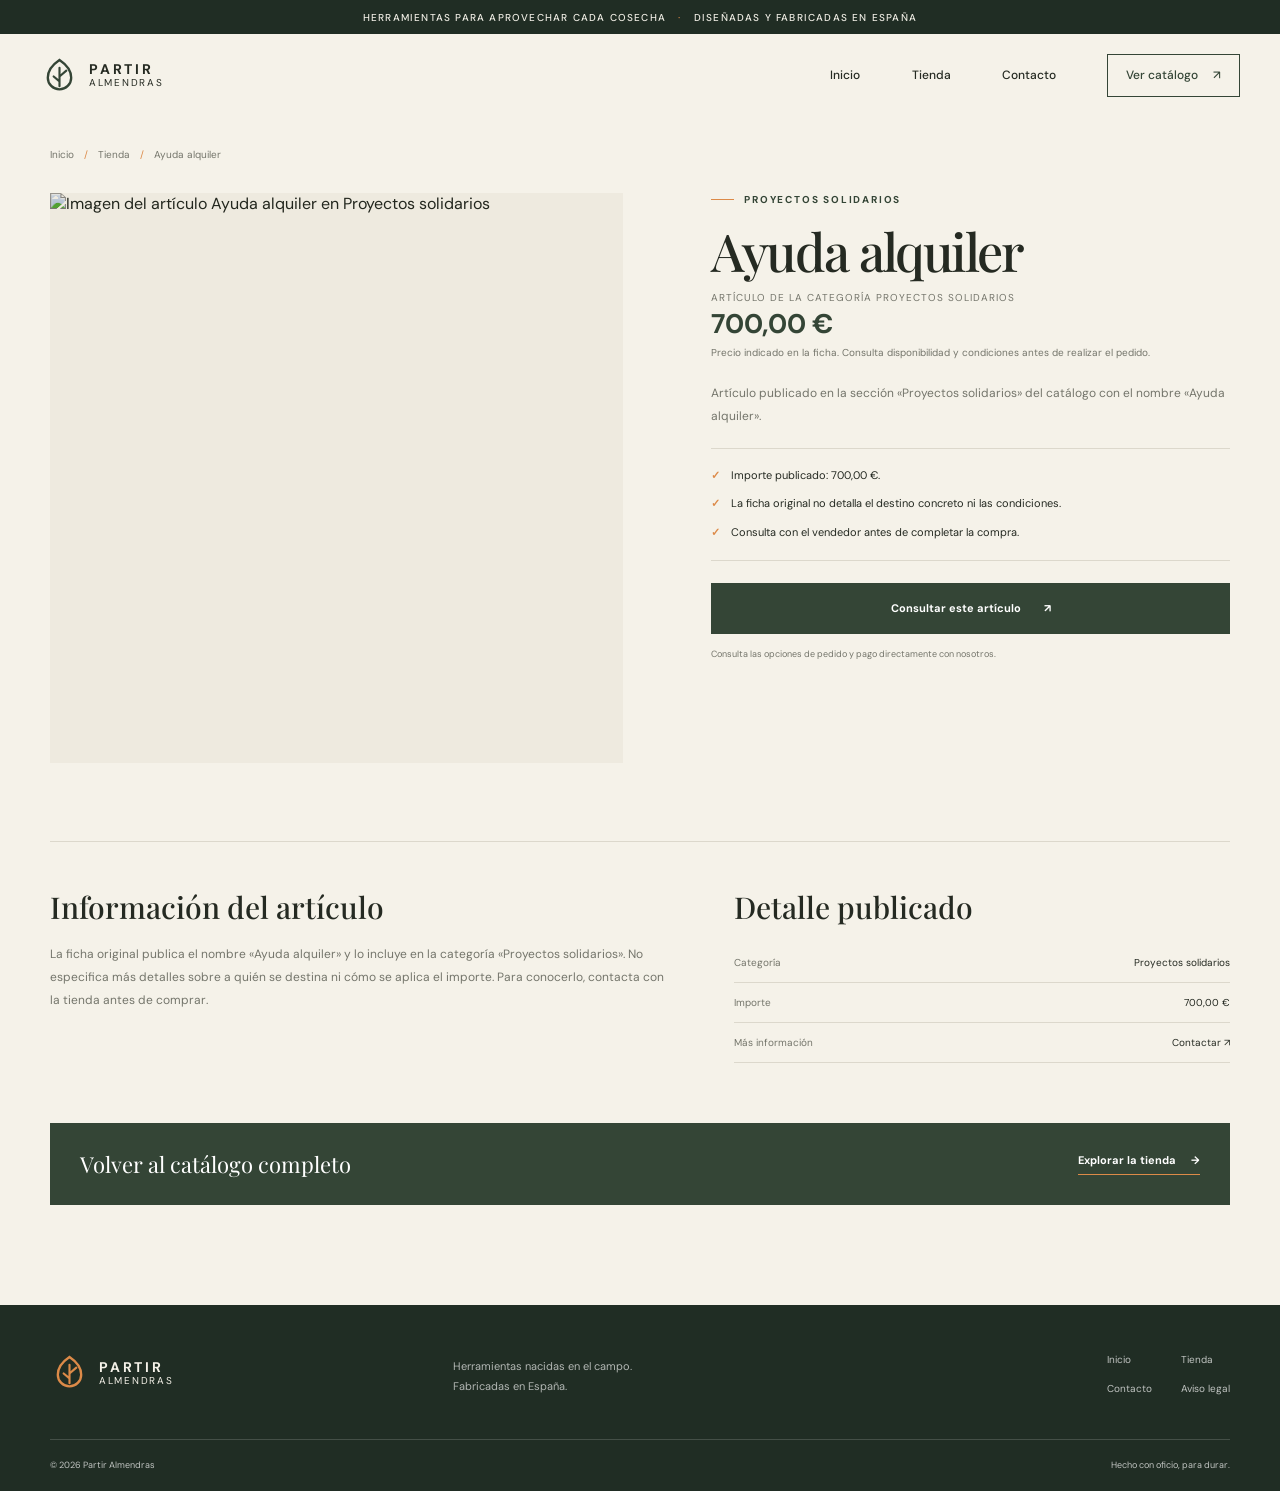
==== ayuda-alquiler.html @ 75d98afb "Add files via upload" ====
<!doctype html>
<html lang="es">
<head>
  <meta charset="utf-8">
  <meta name="viewport" content="width=device-width, initial-scale=1">
  <meta name="theme-color" content="#f5f2e9">
  <meta name="description" content="Artículo Ayuda alquiler de la categoría Proyectos solidarios. Consulta el importe y la información disponible antes de realizar un pedido.">
  <title>Ayuda alquiler | Proyectos solidarios</title>
  <link rel="preconnect" href="https://www.maquinapartiralmendras.com">
  <link rel="stylesheet" href="styles.css">
</head>
<body>
  <a class="skip-link" href="#contenido">Saltar al contenido</a>
  <div class="announcement"><p>Herramientas para aprovechar cada cosecha <span aria-hidden="true">·</span> Diseñadas y fabricadas en España</p></div>
  <header class="site-header"><div class="header-inner">
    <a class="brand" href="index.html" aria-label="Partir Almendras, inicio"><span class="brand-mark" aria-hidden="true"><svg viewBox="0 0 40 40" fill="none"><path d="M20 4C12.3 9.1 8 15.4 8 22.2a12 12 0 0 0 24 0C32 15.4 27.7 9.1 20 4Z" stroke="currentColor" stroke-width="2.4"/><path d="M20 12v19m0-10 7-6m-7 11-6-5" stroke="currentColor" stroke-width="2.2" stroke-linecap="round"/></svg></span><span class="brand-copy"><strong>PARTIR</strong><span>ALMENDRAS</span></span></a>
    <button class="menu-toggle" type="button" aria-expanded="false" aria-controls="main-nav" aria-label="Abrir menú"><span></span><span></span></button>
    <nav class="main-nav" id="main-nav" aria-label="Navegación principal"><a href="index.html">Inicio</a><a href="tienda.html" aria-current="page">Tienda</a><a href="https://www.maquinapartiralmendras.com/contacto/">Contacto</a><a class="nav-cta" href="tienda.html">Ver catálogo <span aria-hidden="true">↗</span></a></nav>
  </div></header>
  <main class="product-main page-width" id="contenido">
    <nav class="breadcrumbs" aria-label="Migas de pan"><a href="index.html">Inicio</a><span aria-hidden="true">/</span><a href="tienda.html">Tienda</a><span aria-hidden="true">/</span><span aria-current="page">Ayuda alquiler</span></nav>
    <div class="product-layout">
      <div class="product-gallery"><div class="product-image-wrap"><img src="https://www.maquinapartiralmendras.com/wp-content/uploads/2024/12/ayuda-alquiler.png" alt="Imagen del artículo Ayuda alquiler en Proyectos solidarios"></div></div>
      <section class="product-copy" aria-labelledby="product-title">
        <p class="eyebrow"><span></span> Proyectos solidarios</p>
        <h1 id="product-title">Ayuda alquiler</h1>
        <span class="product-model">Artículo de la categoría Proyectos solidarios</span>
        <p class="product-price">700,00 €</p>
        <p class="product-price-note">Precio indicado en la ficha. Consulta disponibilidad y condiciones antes de realizar el pedido.</p>
        <p class="product-summary">Artículo publicado en la sección «Proyectos solidarios» del catálogo con el nombre «Ayuda alquiler».</p>
        <ul class="product-benefits"><li>Importe publicado: 700,00 €.</li><li>La ficha original no detalla el destino concreto ni las condiciones.</li><li>Consulta con el vendedor antes de completar la compra.</li></ul>
        <div class="product-buy-row"><a class="button button-dark" href="https://www.maquinapartiralmendras.com/contacto/">Consultar este artículo <span aria-hidden="true">↗</span></a></div>
        <p class="product-buy-note">Consulta las opciones de pedido y pago directamente con nosotros.</p>
      </section>
    </div>
    <div class="product-detail-sections">
      <section><h2>Información del artículo</h2><p>La ficha original publica el nombre «Ayuda alquiler» y lo incluye en la categoría «Proyectos solidarios». No especifica más detalles sobre a quién se destina ni cómo se aplica el importe. Para conocerlo, contacta con la tienda antes de comprar.</p></section>
      <section><h2>Detalle publicado</h2><dl class="product-spec-list"><div><dt>Categoría</dt><dd>Proyectos solidarios</dd></div><div><dt>Importe</dt><dd>700,00 €</dd></div><div><dt>Más información</dt><dd><a href="https://www.maquinapartiralmendras.com/contacto/">Contactar ↗</a></dd></div></dl></section>
    </div>
    <aside class="product-cross-sell"><p>Volver al catálogo completo</p><a class="underlined-link" href="tienda.html">Explorar la tienda <span aria-hidden="true">→</span></a></aside>
  </main>
  <footer class="site-footer"><div class="page-width footer-main"><a class="brand brand-footer" href="index.html" aria-label="Partir Almendras, inicio"><span class="brand-mark" aria-hidden="true"><svg viewBox="0 0 40 40" fill="none"><path d="M20 4C12.3 9.1 8 15.4 8 22.2a12 12 0 0 0 24 0C32 15.4 27.7 9.1 20 4Z" stroke="currentColor" stroke-width="2.4"/><path d="M20 12v19m0-10 7-6m-7 11-6-5" stroke="currentColor" stroke-width="2.2" stroke-linecap="round"/></svg></span><span class="brand-copy"><strong>PARTIR</strong><span>ALMENDRAS</span></span></a><p>Herramientas nacidas en el campo.<br>Fabricadas en España.</p><div class="footer-links"><a href="index.html">Inicio</a><a href="tienda.html">Tienda</a><a href="https://www.maquinapartiralmendras.com/contacto/">Contacto</a><a href="https://www.maquinapartiralmendras.com/aviso-legal/">Aviso legal</a></div></div><div class="page-width footer-bottom"><span>© <span id="year">2026</span> Partir Almendras</span><span>Hecho con oficio, para durar.</span></div></footer>
  <script src="script.js"></script>
</body>
</html>
---- styles.css ----
@import url("https://fonts.googleapis.com/css2?family=DM+Sans:wght@400;500;600;700&family=Playfair+Display:ital,wght@0,500;0,600;0,700;1,500;1,600&display=swap");

:root {
  color-scheme: light;
  --paper: #f5f2e9;
  --paper-deep: #ebe7dc;
  --ink: #252a22;
  --muted: #74756b;
  --green: #344536;
  --green-dark: #202d24;
  --orange: #dc8a48;
  --line: #dcd8cc;
  --serif: "Playfair Display", Georgia, serif;
  --sans: "DM Sans", "Segoe UI", sans-serif;
}

* {
  box-sizing: border-box;
}

html {
  scroll-behavior: smooth;
  scroll-padding-top: 88px;
}

body {
  margin: 0;
  background: var(--paper);
  color: var(--ink);
  font-family: var(--sans);
  -webkit-font-smoothing: antialiased;
}

body,
button,
a {
  font-family: var(--sans);
}

a {
  color: inherit;
  text-decoration: none;
}

button {
  color: inherit;
}

a:focus-visible,
button:focus-visible {
  outline: 2px solid var(--orange);
  outline-offset: 5px;
}

.page-width {
  width: min(1180px, calc(100% - 80px));
  margin-inline: auto;
}

.skip-link {
  position: fixed;
  z-index: 20;
  top: 12px;
  left: 12px;
  padding: 12px 16px;
  transform: translateY(-160%);
  background: var(--paper);
  color: var(--ink);
}

.skip-link:focus {
  transform: translateY(0);
}

.announcement {
  display: flex;
  min-height: 34px;
  align-items: center;
  justify-content: center;
  padding: 6px 20px;
  background: var(--green-dark);
  color: #eeece3;
  text-align: center;
}

.announcement p {
  margin: 0;
  font-size: 10px;
  font-weight: 500;
  letter-spacing: .12em;
  text-transform: uppercase;
}

.announcement span {
  padding-inline: 8px;
  color: var(--orange);
}

.site-header {
  position: relative;
  z-index: 10;
  background: var(--paper);
}

.header-inner {
  display: flex;
  width: min(1320px, calc(100% - 80px));
  min-height: 82px;
  align-items: center;
  justify-content: space-between;
  margin-inline: auto;
}

.brand {
  display: inline-flex;
  align-items: center;
  gap: 10px;
  flex: 0 0 auto;
}

.brand-mark {
  display: grid;
  width: 39px;
  height: 39px;
  place-items: center;
  color: var(--green);
}

.brand-mark svg {
  width: 100%;
  height: 100%;
}

.brand-copy {
  display: flex;
  flex-direction: column;
  gap: 2px;
  font-size: 10px;
  letter-spacing: .17em;
  line-height: 1;
}

.brand-copy strong {
  font-size: 14px;
  letter-spacing: .2em;
}

.main-nav {
  display: flex;
  align-items: center;
  gap: clamp(24px, 4vw, 54px);
}

.main-nav a {
  font-size: 12px;
  font-weight: 500;
  transition: color .2s ease;
}

.main-nav a:hover,
.footer-links a:hover {
  color: var(--orange);
}

.main-nav .nav-cta {
  display: inline-flex;
  min-height: 43px;
  align-items: center;
  gap: 15px;
  padding: 0 18px;
  border: 1px solid var(--green);
  color: var(--green);
}

.main-nav .nav-cta:hover {
  background: var(--green);
  color: var(--paper);
}

.menu-toggle {
  display: none;
}

.hero {
  position: relative;
  display: flex;
  min-height: min(690px, 72vw);
  min-height: clamp(560px, 56vw, 690px);
  align-items: center;
  overflow: hidden;
  background: #30372f;
  color: #fff;
}

.hero-photo,
.hero-shade {
  position: absolute;
  inset: 0;
}

.hero-photo {
  background-image: url("https://www.maquinapartiralmendras.com/wp-content/uploads/2020/09/maquina-pelar-almendras-ele.png");
  background-position: center 48%;
  background-size: cover;
  transform: scale(1.01);
}

.hero-shade {
  background: linear-gradient(90deg, rgba(25, 32, 26, .91) 0%, rgba(25, 32, 26, .77) 35%, rgba(25, 32, 26, .24) 76%, rgba(25, 32, 26, .12) 100%), linear-gradient(0deg, rgba(20, 28, 22, .3), transparent 45%);
}

.hero-inner {
  position: relative;
  z-index: 1;
  padding-top: 9px;
}

.eyebrow {
  display: flex;
  align-items: center;
  gap: 10px;
  margin: 0 0 22px;
  color: var(--green);
  font-size: 10px;
  font-weight: 700;
  letter-spacing: .18em;
  text-transform: uppercase;
}

.eyebrow > span {
  width: 23px;
  height: 1px;
  background: var(--orange);
}

.eyebrow-light {
  color: #ecebe2;
}

.hero h1,
.intro h2,
.section-heading h2,
.nutshell h2,
.story h2,
.more-products h2,
.final-cta h2 {
  margin: 0;
  font-family: var(--serif);
  font-size: clamp(43px, 5.4vw, 70px);
  font-weight: 500;
  letter-spacing: -.035em;
  line-height: 1.04;
}

.hero h1 em,
.intro h2 em,
.section-heading h2 em,
.nutshell h2 em,
.story h2 em,
.more-products h2 em {
  color: #e4a066;
  font-weight: 500;
}

.hero-description {
  max-width: 390px;
  margin: 23px 0 29px;
  color: rgba(255, 255, 255, .82);
  font-size: 14px;
  line-height: 1.8;
}

.hero-actions {
  display: flex;
  align-items: center;
  gap: 27px;
}

.button {
  display: inline-flex;
  min-height: 51px;
  align-items: center;
  justify-content: center;
  gap: 23px;
  padding: 0 21px;
  font-size: 11px;
  font-weight: 700;
  transition: background .2s ease, color .2s ease, border-color .2s ease;
}

.button-accent {
  background: var(--orange);
  color: #211f1a;
}

.button-accent:hover {
  background: #eca96f;
}

.text-link {
  font-size: 11px;
  font-weight: 600;
}

.text-link-light {
  color: #fff;
}

.text-link span {
  padding-left: 7px;
  color: var(--orange);
}

.hero-note {
  position: absolute;
  right: max(40px, calc((100vw - 1180px) / 2));
  bottom: 45px;
  display: flex;
  align-items: center;
  gap: 13px;
  color: rgba(255, 255, 255, .86);
  font-size: 10px;
  line-height: 1.6;
}

.note-line {
  width: 31px;
  height: 1px;
  background: var(--orange);
}

.hero-index {
  position: absolute;
  bottom: 30px;
  left: max(40px, calc((100vw - 1180px) / 2));
  display: flex;
  align-items: center;
  gap: 9px;
  color: rgba(255, 255, 255, .7);
  font-size: 9px;
  letter-spacing: .12em;
}

.hero-index span {
  width: 46px;
  height: 1px;
  background: rgba(255, 255, 255, .4);
}

.section-pad {
  padding-block: 112px;
}

.intro {
  background: var(--paper);
}

.intro-grid {
  display: grid;
  grid-template-columns: 1.2fr .8fr;
  align-items: end;
  gap: 12%;
}

.intro .eyebrow,
.section-heading .eyebrow,
.story .eyebrow,
.final-cta .eyebrow {
  margin-bottom: 23px;
}

.intro h2,
.section-heading h2,
.story h2 {
  font-size: clamp(37px, 4.1vw, 54px);
  line-height: 1.14;
}

.intro h2 em,
.section-heading h2 em,
.story h2 em {
  color: var(--green);
}

.intro-copy {
  padding-bottom: 4px;
}

.intro-copy p,
.section-heading > p,
.story-copy > p,
.more-products-inner > p,
.final-cta-inner > p {
  margin: 0;
  color: var(--muted);
  font-size: 13px;
  line-height: 1.9;
}

.underlined-link {
  display: inline-flex;
  align-items: center;
  gap: 15px;
  margin-top: 24px;
  padding-bottom: 7px;
  border-bottom: 1px solid var(--orange);
  color: var(--green);
  font-size: 11px;
  font-weight: 700;
  transition: color .2s ease;
}

.underlined-link:hover {
  color: #a95e2c;
}

.proof-points {
  display: grid;
  grid-template-columns: repeat(4, 1fr);
  margin-top: 74px;
  border-top: 1px solid var(--line);
}

.proof-item {
  display: flex;
  min-height: 104px;
  align-items: center;
  gap: 20px;
  border-right: 1px solid var(--line);
  color: var(--green);
  font-size: 11px;
  font-weight: 600;
  line-height: 1.6;
}

.proof-item:not(:first-child) {
  padding-left: 26px;
}

.proof-item:last-child {
  border-right: 0;
}

.proof-number {
  color: #b1a998;
  font-family: var(--serif);
  font-size: 24px;
  font-style: italic;
}

.machines {
  background: #eeeadf;
}

.section-heading {
  display: flex;
  align-items: end;
  justify-content: space-between;
  gap: 50px;
  margin-bottom: 47px;
}

.section-heading > p {
  max-width: 310px;
  padding-bottom: 4px;
}

.machine-grid {
  display: grid;
  grid-template-columns: repeat(2, minmax(0, 1fr));
  gap: 25px;
}

.machine-card {
  padding: 12px 12px 27px;
  background: var(--paper);
}

.machine-image {
  position: relative;
  display: block;
  min-height: 300px;
  overflow: hidden;
  background-color: #d9d3c5;
  background-position: center;
  background-repeat: no-repeat;
  background-size: cover;
}

.manual-image {
  background-image: linear-gradient(0deg, rgba(33, 40, 34, .1), rgba(33, 40, 34, 0)), url("https://www.maquinapartiralmendras.com/wp-content/uploads/2020/09/maquina-partir-almendras-888-2-scaled.jpg");
  background-position: center 52%;
}

.electric-image {
  background-image: linear-gradient(0deg, rgba(33, 40, 34, .12), rgba(33, 40, 34, 0)), url("https://www.maquinapartiralmendras.com/wp-content/uploads/2020/09/maquina-partir-almendras-ele-1.png");
  background-position: center 48%;
}

.image-label {
  position: absolute;
  top: 16px;
  left: 16px;
  padding: 9px 12px;
  background: rgba(245, 242, 233, .95);
  color: var(--green);
  font-size: 9px;
  font-weight: 700;
  letter-spacing: .12em;
  text-transform: uppercase;
}

.image-arrow {
  position: absolute;
  right: 15px;
  bottom: 15px;
  display: grid;
  width: 38px;
  height: 38px;
  place-items: center;
  border-radius: 50%;
  background: var(--paper);
  color: var(--green);
  transition: background .2s ease, color .2s ease;
}

.machine-image:hover .image-arrow {
  background: var(--orange);
  color: var(--ink);
}

.machine-info {
  display: flex;
  align-items: center;
  justify-content: space-between;
  margin-top: 24px;
}

.card-kicker {
  margin: 0 0 7px;
  color: var(--muted);
  font-size: 9px;
  letter-spacing: .1em;
  text-transform: uppercase;
}

.machine-info h3 {
  margin: 0;
  font-family: var(--serif);
  font-size: 32px;
  font-weight: 500;
}

.machine-icon {
  display: grid;
  width: 42px;
  height: 42px;
  place-items: center;
  border: 1px solid var(--line);
  border-radius: 50%;
  color: var(--green);
  font-size: 22px;
}

.machine-description {
  max-width: 470px;
  margin: 15px 0 17px;
  color: var(--muted);
  font-size: 12px;
  line-height: 1.8;
}

.feature-list {
  display: grid;
  gap: 10px;
  margin: 0;
  padding: 17px 0 0;
  border-top: 1px solid var(--line);
  list-style: none;
}

.feature-list li {
  position: relative;
  padding-left: 17px;
  color: var(--ink);
  font-size: 11px;
}

.feature-list li::before {
  position: absolute;
  top: .45em;
  left: 0;
  width: 6px;
  height: 6px;
  border-radius: 50%;
  background: var(--orange);
  content: "";
}

.machine-card > .underlined-link {
  margin-top: 23px;
}

.machine-disclaimer {
  margin: 20px 0 0;
  color: var(--muted);
  font-size: 10px;
  line-height: 1.7;
}

.nutshell {
  display: grid;
  min-height: 545px;
  grid-template-columns: 1fr 1fr;
  background: var(--green-dark);
  color: #fff;
}

.nutshell-image {
  min-height: 100%;
  background-color: #b4a68b;
  background-image: linear-gradient(0deg, rgba(31, 40, 31, .09), rgba(31, 40, 31, .09)), url("https://www.maquinapartiralmendras.com/wp-content/uploads/2020/09/almendras-1024x768.png");
  background-position: center;
  background-size: cover;
}

.nutshell-content {
  align-self: center;
  max-width: 600px;
  padding: 80px clamp(40px, 7vw, 110px);
}

.nutshell h2,
.more-products h2 {
  font-size: clamp(38px, 4.1vw, 53px);
  line-height: 1.12;
}

.nutshell-content > p:not(.eyebrow) {
  max-width: 420px;
  margin: 21px 0 23px;
  color: rgba(255, 255, 255, .72);
  font-size: 12px;
  line-height: 1.9;
}

.nut-list {
  display: flex;
  max-width: 420px;
  flex-wrap: wrap;
  gap: 9px;
  margin: 0 0 29px;
}

.nut-list span {
  padding: 8px 11px;
  border: 1px solid rgba(255, 255, 255, .25);
  color: rgba(255, 255, 255, .88);
  font-size: 10px;
}

.button-outline {
  border: 1px solid rgba(255, 255, 255, .6);
  color: #fff;
}

.button-outline:hover {
  border-color: var(--orange);
  background: var(--orange);
  color: var(--ink);
}

.story {
  background: var(--paper);
}

.story-grid {
  display: grid;
  grid-template-columns: .95fr 1.05fr;
  align-items: center;
  gap: 10%;
}

.story-visual {
  position: relative;
  min-height: 510px;
  padding: 0 34px 35px 0;
}

.story-photo {
  width: 100%;
  height: 475px;
  background-color: #c8b99e;
  background-image: linear-gradient(0deg, rgba(40, 45, 35, .05), rgba(40, 45, 35, .05)), url("https://www.maquinapartiralmendras.com/wp-content/uploads/2020/09/almendras-1024x768.png");
  background-position: center;
  background-size: cover;
}

.story-stamp {
  position: absolute;
  right: 0;
  bottom: 0;
  display: flex;
  width: 142px;
  height: 142px;
  flex-direction: column;
  align-items: center;
  justify-content: center;
  background: var(--orange);
  color: var(--ink);
  text-align: center;
}

.story-stamp span {
  font-size: 9px;
  line-height: 1.4;
}

.story-stamp strong {
  margin: 2px 0;
  font-family: var(--serif);
  font-size: 37px;
  font-weight: 500;
}

.story-caption {
  position: absolute;
  bottom: 14px;
  left: 15px;
  color: #fff;
  font-size: 9px;
  letter-spacing: .08em;
  text-transform: uppercase;
}

.story-copy > p:not(.eyebrow) {
  margin-top: 20px;
}

.more-products {
  padding-block: 70px;
  background: var(--green);
  color: white;
}

.more-products-inner {
  display: grid;
  grid-template-columns: 1.1fr .8fr auto;
  align-items: center;
  gap: 50px;
}

.more-products .eyebrow {
  margin-bottom: 15px;
}

.more-products h2 {
  font-size: clamp(34px, 3.6vw, 46px);
}

.more-products-inner > p {
  max-width: 300px;
  color: rgba(255, 255, 255, .72);
  font-size: 12px;
}

.more-products .button {
  white-space: nowrap;
}

.final-cta {
  padding-block: 66px;
  background: var(--paper-deep);
}

.final-cta-inner {
  display: grid;
  grid-template-columns: 1.1fr .8fr auto;
  align-items: center;
  gap: 50px;
}

.final-cta .eyebrow {
  margin-bottom: 12px;
}

.final-cta h2 {
  font-size: clamp(30px, 3.3vw, 42px);
}

.final-cta-inner > p {
  max-width: 300px;
  font-size: 12px;
}

.button-dark {
  background: var(--green);
  color: white;
  white-space: nowrap;
}

.button-dark:hover {
  background: var(--green-dark);
}

.site-footer {
  padding-top: 48px;
  background: var(--green-dark);
  color: #f5f2e9;
}

.footer-main {
  display: grid;
  grid-template-columns: 1fr 1fr 1fr;
  align-items: start;
  gap: 30px;
  padding-bottom: 42px;
}

.brand-footer .brand-mark {
  color: var(--orange);
}

.footer-main > p {
  margin: 4px 0 0;
  color: rgba(255, 255, 255, .66);
  font-size: 11px;
  line-height: 1.8;
}

.footer-links {
  display: grid;
  grid-template-columns: 1fr 1fr;
  gap: 16px 25px;
  justify-self: end;
}

.footer-links a,
.footer-bottom {
  color: rgba(255, 255, 255, .72);
  font-size: 10px;
}

.footer-bottom {
  display: flex;
  min-height: 52px;
  align-items: center;
  justify-content: space-between;
  border-top: 1px solid rgba(255, 255, 255, .16);
  font-size: 9px;
}

.shop-banner {
  padding: 82px 0 66px;
  background: var(--green-dark);
  color: white;
}

.shop-banner .eyebrow {
  margin-bottom: 17px;
}

.shop-banner h1,
.product-copy h1 {
  margin: 0;
  font-family: var(--serif);
  font-size: clamp(44px, 6vw, 72px);
  font-weight: 500;
  letter-spacing: -.04em;
  line-height: 1.04;
}

.shop-banner h1 em {
  color: #e4a066;
  font-weight: 500;
}

.shop-banner p:last-child {
  max-width: 500px;
  margin: 18px 0 0;
  color: rgba(255, 255, 255, .74);
  font-size: 13px;
  line-height: 1.8;
}

.shop-main {
  padding-block: 48px 100px;
}

.breadcrumbs {
  display: flex;
  flex-wrap: wrap;
  align-items: center;
  gap: 10px;
  color: var(--muted);
  font-size: 10px;
}

.breadcrumbs a:hover {
  color: var(--green);
}

.breadcrumbs span[aria-hidden="true"] {
  color: var(--orange);
}

.shop-toolbar {
  display: flex;
  align-items: center;
  justify-content: space-between;
  gap: 20px;
  margin: 39px 0 28px;
}

.shop-toolbar h2 {
  margin: 0;
  font-family: var(--serif);
  font-size: 32px;
  font-weight: 500;
}

.shop-count {
  color: var(--muted);
  font-size: 10px;
}

.shop-filters {
  display: flex;
  flex-wrap: wrap;
  gap: 8px;
  margin-bottom: 33px;
}

.shop-filter {
  min-height: 37px;
  padding: 0 15px;
  border: 1px solid var(--line);
  background: transparent;
  color: var(--muted);
  cursor: pointer;
  font-size: 10px;
  transition: background .2s ease, border-color .2s ease, color .2s ease;
}

.shop-filter:hover,
.shop-filter[aria-pressed="true"] {
  border-color: var(--green);
  background: var(--green);
  color: white;
}

.shop-grid {
  display: grid;
  grid-template-columns: repeat(3, minmax(0, 1fr));
  gap: 22px;
}

.shop-card {
  min-width: 0;
  background: #eeeadf;
  transition: transform .2s ease, box-shadow .2s ease;
}

.shop-card:hover {
  transform: translateY(-3px);
  box-shadow: 0 12px 30px rgba(37, 42, 34, .08);
}

.shop-card[hidden] {
  display: none;
}

.shop-card-image {
  position: relative;
  display: block;
  aspect-ratio: 1.17;
  overflow: hidden;
  background: #d9d3c5;
}

.shop-card-image img {
  width: 100%;
  height: 100%;
  object-fit: cover;
  transition: transform .4s ease;
}

.shop-card:hover .shop-card-image img {
  transform: scale(1.04);
}

.shop-card-image .image-label {
  z-index: 1;
}

.shop-card-info {
  padding: 19px 19px 21px;
}

.shop-card-category {
  margin: 0 0 8px;
  color: var(--muted);
  font-size: 9px;
  letter-spacing: .11em;
  text-transform: uppercase;
}

.shop-card-title {
  min-height: 58px;
  margin: 0;
  font-family: var(--serif);
  font-size: 22px;
  font-weight: 500;
  line-height: 1.25;
}

.shop-card-bottom {
  display: flex;
  align-items: center;
  justify-content: space-between;
  gap: 12px;
  margin-top: 15px;
  padding-top: 14px;
  border-top: 1px solid var(--line);
}

.shop-price {
  color: var(--green);
  font-size: 17px;
  font-weight: 700;
  white-space: nowrap;
}

.shop-card-link {
  display: inline-flex;
  align-items: center;
  gap: 8px;
  color: var(--green);
  font-size: 10px;
  font-weight: 700;
}

.shop-card-link:hover {
  color: #a95e2c;
}

.shop-assurance {
  display: grid;
  grid-template-columns: repeat(3, 1fr);
  margin-top: 60px;
  border-block: 1px solid var(--line);
}

.shop-assurance > div {
  display: flex;
  min-height: 80px;
  align-items: center;
  gap: 12px;
  padding-inline: 20px;
  border-right: 1px solid var(--line);
  color: var(--green);
  font-size: 10px;
  font-weight: 600;
}

.shop-assurance > div:first-child {
  padding-left: 0;
}

.shop-assurance > div:last-child {
  border-right: 0;
}

.assurance-mark {
  color: var(--orange);
  font-size: 18px;
}

.product-main {
  padding-block: 32px 100px;
}

.product-main > .breadcrumbs {
  margin-bottom: 32px;
}

.product-layout {
  display: grid;
  grid-template-columns: minmax(0, 1.05fr) minmax(340px, .95fr);
  align-items: start;
  gap: clamp(38px, 7vw, 88px);
}

.product-gallery {
  min-width: 0;
}

.product-image-wrap {
  display: grid;
  min-height: 490px;
  place-items: center;
  overflow: hidden;
  background: #eeeadf;
}

.product-image-wrap img {
  display: block;
  width: 100%;
  height: 100%;
  max-height: 570px;
  aspect-ratio: 1 / 1;
  object-fit: contain;
  mix-blend-mode: multiply;
}

.product-thumbnails {
  display: flex;
  gap: 10px;
  margin-top: 11px;
}

.product-thumbnail {
  width: 77px;
  height: 77px;
  padding: 3px;
  border: 1px solid transparent;
  background: #eeeadf;
  cursor: pointer;
}

.product-thumbnail[aria-pressed="true"] {
  border-color: var(--orange);
}

.product-thumbnail img {
  display: block;
  width: 100%;
  height: 100%;
  object-fit: cover;
}

.product-copy {
  position: sticky;
  top: 25px;
}

.product-copy .eyebrow {
  margin-bottom: 16px;
}

.product-copy h1 {
  font-size: clamp(36px, 4.2vw, 52px);
  line-height: 1.1;
}

.product-model {
  display: inline-block;
  margin-top: 12px;
  color: var(--muted);
  font-size: 10px;
  letter-spacing: .1em;
  text-transform: uppercase;
}

.product-rating {
  display: flex;
  align-items: center;
  gap: 8px;
  margin: 15px 0 20px;
  color: #97733b;
  font-size: 11px;
}

.product-rating span:last-child {
  color: var(--muted);
}

.product-price {
  margin: 0;
  color: var(--green);
  font-size: 27px;
  font-weight: 700;
}

.product-price-note {
  margin: 5px 0 0;
  color: var(--muted);
  font-size: 10px;
}

.product-summary {
  margin: 23px 0 20px;
  color: var(--muted);
  font-size: 12px;
  line-height: 1.9;
}

.product-benefits {
  display: grid;
  gap: 11px;
  margin: 0;
  padding: 18px 0;
  border-block: 1px solid var(--line);
  list-style: none;
}

.product-benefits li {
  position: relative;
  padding-left: 20px;
  font-size: 11px;
  line-height: 1.6;
}

.product-benefits li::before {
  position: absolute;
  left: 0;
  color: var(--orange);
  content: "✓";
  font-weight: 700;
}

.product-buy-row {
  display: flex;
  flex-wrap: wrap;
  align-items: center;
  gap: 12px;
  margin-top: 22px;
}

.product-buy-row .button {
  flex: 1 1 220px;
}

.product-buy-note {
  margin: 13px 0 0;
  color: var(--muted);
  font-size: 9px;
  line-height: 1.7;
}

.product-detail-sections {
  display: grid;
  grid-template-columns: 1fr .8fr;
  gap: 65px;
  margin-top: 78px;
  padding-top: 45px;
  border-top: 1px solid var(--line);
}

.product-detail-sections h2 {
  margin: 0 0 16px;
  font-family: var(--serif);
  font-size: 30px;
  font-weight: 500;
}

.product-detail-sections p {
  margin: 0;
  color: var(--muted);
  font-size: 12px;
  line-height: 1.9;
}

.product-detail-sections p + p {
  margin-top: 14px;
}

.product-detail-note {
  margin-top: 14px !important;
}

.product-spec-list {
  margin: 0;
}

.product-spec-list div {
  display: flex;
  justify-content: space-between;
  gap: 14px;
  padding: 13px 0;
  border-bottom: 1px solid var(--line);
  font-size: 10px;
}

.product-spec-list dt {
  color: var(--muted);
}

.product-spec-list dd {
  margin: 0;
  text-align: right;
}

.product-cross-sell {
  display: flex;
  align-items: center;
  justify-content: space-between;
  gap: 20px;
  margin-top: 60px;
  padding: 26px 30px;
  background: var(--green);
  color: white;
}

.product-cross-sell p {
  margin: 0;
  font-family: var(--serif);
  font-size: 22px;
}

.product-cross-sell .underlined-link {
  flex: 0 0 auto;
  margin: 0;
  color: white;
}

@media (min-width: 1500px) {
  .hero-photo {
    background-position: center 46%;
  }
}

@media (max-width: 900px) {
  .page-width,
  .header-inner {
    width: min(100% - 48px, 700px);
  }

  .header-inner {
    min-height: 74px;
  }

  .menu-toggle {
    display: flex;
    width: 42px;
    height: 42px;
    flex-direction: column;
    align-items: center;
    justify-content: center;
    gap: 6px;
    border: 1px solid var(--line);
    background: transparent;
    cursor: pointer;
  }

  .menu-toggle span {
    width: 17px;
    height: 1px;
    background: var(--green);
    transition: transform .2s ease;
  }

  .menu-toggle[aria-expanded="true"] span:first-child {
    transform: translateY(3.5px) rotate(45deg);
  }

  .menu-toggle[aria-expanded="true"] span:last-child {
    transform: translateY(-3.5px) rotate(-45deg);
  }

  .main-nav {
    position: absolute;
    top: 100%;
    right: 0;
    left: 0;
    display: none;
    align-items: stretch;
    gap: 0;
    padding: 6px 24px 22px;
    border-top: 1px solid var(--line);
    background: var(--paper);
  }

  .main-nav.is-open {
    display: flex;
    flex-direction: column;
  }

  .main-nav > a:not(.nav-cta) {
    padding: 15px 0;
    border-bottom: 1px solid var(--line);
  }

  .main-nav .nav-cta {
    align-self: flex-start;
    margin-top: 16px;
  }

  .hero {
    min-height: 600px;
  }

  .hero-photo {
    background-position: 58% center;
  }

  .intro-grid,
  .story-grid {
    gap: 7%;
  }

  .proof-item {
    gap: 12px;
    font-size: 10px;
  }

  .proof-item:not(:first-child) {
    padding-left: 13px;
  }

  .machine-image {
    min-height: 240px;
  }

  .nutshell {
    min-height: 480px;
  }

  .nutshell-content {
    padding-inline: 38px;
  }

  .story-visual {
    min-height: 420px;
  }

  .story-photo {
    height: 385px;
  }

  .story-stamp {
    width: 120px;
    height: 120px;
  }

  .more-products-inner,
  .final-cta-inner {
    grid-template-columns: 1fr auto;
    gap: 22px 35px;
  }

  .more-products-inner > p,
  .final-cta-inner > p {
    grid-column: 1;
    grid-row: 2;
  }

  .more-products .button,
  .final-cta .button {
    grid-column: 2;
    grid-row: 1 / span 2;
  }
}

@media (max-width: 620px) {
  .page-width,
  .header-inner {
    width: calc(100% - 40px);
  }

  .announcement {
    min-height: 32px;
  }

  .announcement p {
    font-size: 8px;
    letter-spacing: .08em;
  }

  .announcement span {
    padding-inline: 4px;
  }

  .header-inner {
    min-height: 68px;
  }

  .brand-mark {
    width: 34px;
    height: 34px;
  }

  .hero {
    min-height: 650px;
    align-items: flex-start;
  }

  .hero-photo {
    background-position: 62% center;
  }

  .hero-shade {
    background: linear-gradient(90deg, rgba(25, 32, 26, .88), rgba(25, 32, 26, .62) 72%, rgba(25, 32, 26, .34)), linear-gradient(0deg, rgba(20, 28, 22, .42), transparent 55%);
  }

  .hero-inner {
    padding-top: 92px;
  }

  .hero h1 {
    font-size: clamp(48px, 13vw, 66px);
  }

  .hero-description {
    max-width: 330px;
    font-size: 13px;
  }

  .hero-actions {
    align-items: flex-start;
    flex-direction: column;
    gap: 20px;
  }

  .hero-note {
    right: 20px;
    bottom: 28px;
  }

  .hero-index {
    bottom: 31px;
    left: 20px;
  }

  .section-pad {
    padding-block: 76px;
  }

  .intro-grid,
  .story-grid {
    grid-template-columns: 1fr;
    gap: 26px;
  }

  .intro h2,
  .section-heading h2,
  .story h2 {
    font-size: clamp(36px, 9vw, 46px);
  }

  .intro-copy p,
  .story-copy > p {
    font-size: 12px;
  }

  .proof-points {
    grid-template-columns: 1fr 1fr;
    margin-top: 46px;
  }

  .proof-item {
    min-height: 78px;
    border-bottom: 1px solid var(--line);
    font-size: 10px;
  }

  .proof-item:not(:first-child) {
    padding-left: 12px;
  }

  .proof-item:nth-child(even) {
    border-right: 0;
  }

  .proof-item:nth-last-child(-n+2) {
    border-bottom: 0;
  }

  .section-heading {
    align-items: flex-start;
    flex-direction: column;
    gap: 18px;
    margin-bottom: 31px;
  }

  .section-heading > p {
    max-width: 390px;
    font-size: 12px;
  }

  .machine-grid {
    grid-template-columns: 1fr;
    gap: 18px;
  }

  .machine-card {
    padding: 9px 9px 24px;
  }

  .machine-image {
    min-height: 245px;
  }

  .machine-disclaimer {
    margin-top: 16px;
  }

  .nutshell {
    grid-template-columns: 1fr;
  }

  .nutshell-image {
    min-height: 285px;
  }

  .nutshell-content {
    padding: 60px 20px 68px;
  }

  .nutshell h2,
  .more-products h2 {
    font-size: 41px;
  }

  .nutshell-content > p:not(.eyebrow) {
    font-size: 12px;
  }

  .story-grid {
    gap: 42px;
  }

  .story-visual {
    min-height: 390px;
    padding-right: 24px;
    padding-bottom: 28px;
  }

  .story-photo {
    height: 360px;
  }

  .story-stamp {
    width: 110px;
    height: 110px;
  }

  .story-stamp strong {
    font-size: 32px;
  }

  .story-caption {
    bottom: 10px;
    left: 10px;
    font-size: 8px;
  }

  .more-products {
    padding-block: 57px;
  }

  .more-products-inner,
  .final-cta-inner {
    grid-template-columns: 1fr;
    gap: 20px;
  }

  .more-products-inner > p,
  .final-cta-inner > p,
  .more-products .button,
  .final-cta .button {
    grid-column: auto;
    grid-row: auto;
  }

  .more-products .button,
  .final-cta .button {
    justify-self: start;
  }

  .more-products-inner > p,
  .final-cta-inner > p {
    max-width: 370px;
  }

  .final-cta {
    padding-block: 55px;
  }

  .final-cta h2 {
    font-size: 35px;
  }

  .footer-main {
    grid-template-columns: 1fr 1fr;
    gap: 28px 18px;
    padding-bottom: 31px;
  }

  .footer-main > p {
    justify-self: end;
    text-align: right;
    font-size: 10px;
  }

  .footer-links {
    grid-column: 1 / -1;
    justify-self: start;
    gap: 15px 30px;
  }

  .footer-bottom {
    min-height: 56px;
    gap: 10px;
    font-size: 8px;
  }
}

@media (max-width: 900px) {
  .shop-grid {
    grid-template-columns: repeat(2, minmax(0, 1fr));
  }

  .product-layout {
    grid-template-columns: minmax(0, 1fr) minmax(300px, .9fr);
    gap: 34px;
  }

  .product-image-wrap {
    min-height: 400px;
  }

  .product-detail-sections {
    gap: 36px;
  }
}

@media (max-width: 620px) {
  .shop-banner {
    padding-block: 62px 49px;
  }

  .shop-banner h1 {
    font-size: 48px;
  }

  .shop-main {
    padding-block: 31px 70px;
  }

  .shop-toolbar {
    align-items: flex-start;
    flex-direction: column;
    gap: 8px;
    margin-top: 29px;
  }

  .shop-toolbar h2 {
    font-size: 29px;
  }

  .shop-filters {
    gap: 7px;
    margin-bottom: 22px;
  }

  .shop-filter {
    min-height: 34px;
    padding-inline: 11px;
    font-size: 9px;
  }

  .shop-grid {
    grid-template-columns: 1fr;
    gap: 15px;
  }

  .shop-card {
    display: grid;
    grid-template-columns: 37% 1fr;
  }

  .shop-card-image {
    min-height: 100%;
    aspect-ratio: auto;
  }

  .shop-card-image .image-label {
    top: 9px;
    left: 9px;
    padding: 7px 8px;
    font-size: 7px;
  }

  .shop-card-info {
    padding: 15px 13px;
  }

  .shop-card-category {
    font-size: 8px;
  }

  .shop-card-title {
    min-height: unset;
    font-size: 18px;
  }

  .shop-card-bottom {
    flex-wrap: wrap;
    gap: 9px;
    margin-top: 11px;
    padding-top: 10px;
  }

  .shop-price {
    font-size: 15px;
  }

  .shop-card-link {
    font-size: 9px;
  }

  .shop-assurance {
    grid-template-columns: 1fr;
    margin-top: 37px;
  }

  .shop-assurance > div,
  .shop-assurance > div:first-child {
    min-height: 59px;
    padding-inline: 0;
    border-right: 0;
    border-bottom: 1px solid var(--line);
  }

  .shop-assurance > div:last-child {
    border-bottom: 0;
  }

  .product-main {
    padding-block: 25px 70px;
  }

  .product-main > .breadcrumbs {
    margin-bottom: 22px;
  }

  .product-layout {
    grid-template-columns: 1fr;
    gap: 29px;
  }

  .product-image-wrap {
    min-height: 0;
    aspect-ratio: 1 / .9;
  }

  .product-image-wrap img {
    max-height: none;
  }

  .product-copy {
    position: static;
  }

  .product-copy h1 {
    font-size: 40px;
  }

  .product-summary {
    margin-top: 18px;
  }

  .product-detail-sections {
    grid-template-columns: 1fr;
    gap: 32px;
    margin-top: 47px;
    padding-top: 32px;
  }

  .product-detail-sections h2 {
    font-size: 27px;
  }

  .product-cross-sell {
    align-items: flex-start;
    flex-direction: column;
    gap: 5px;
    margin-top: 40px;
    padding: 23px 20px;
  }

  .product-cross-sell p {
    font-size: 20px;
  }
}

@media (prefers-reduced-motion: reduce) {
  *,
  *::before,
  *::after {
    scroll-behavior: auto !important;
    transition-duration: .01ms !important;
  }
}
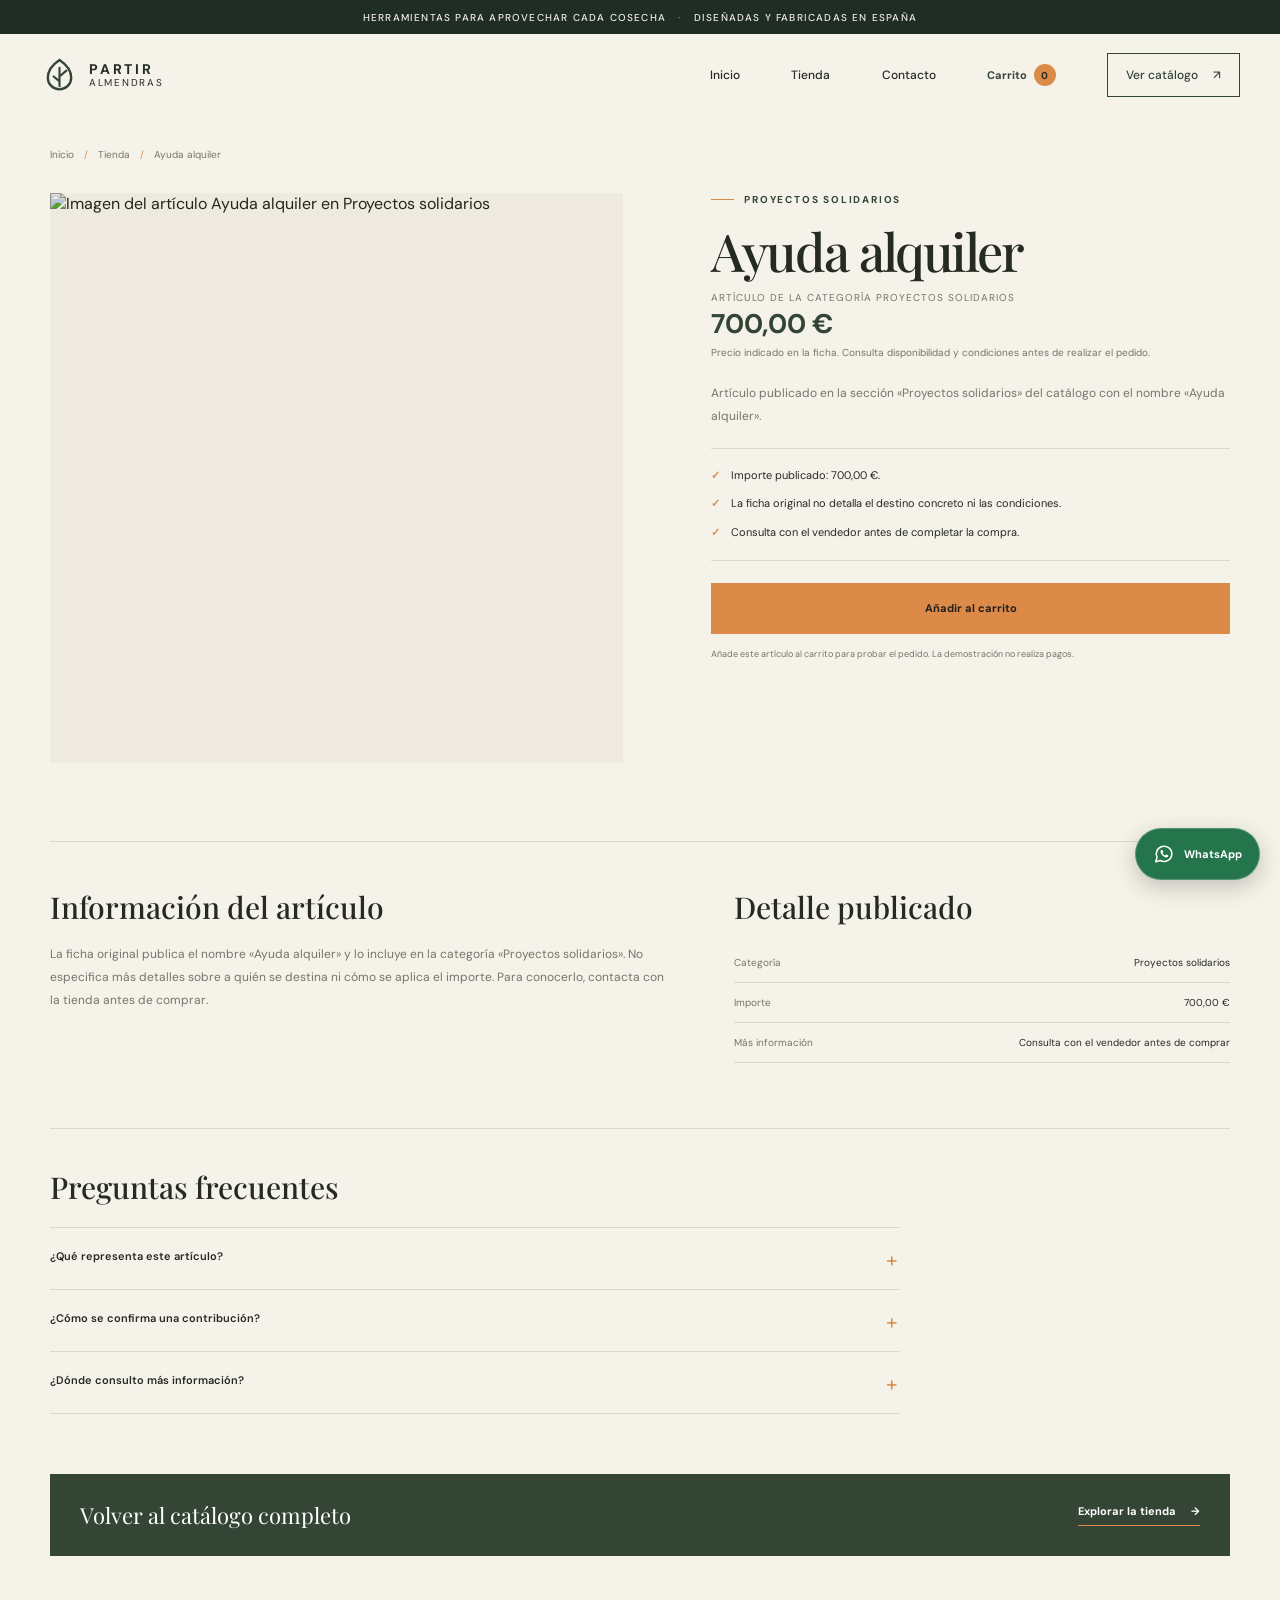
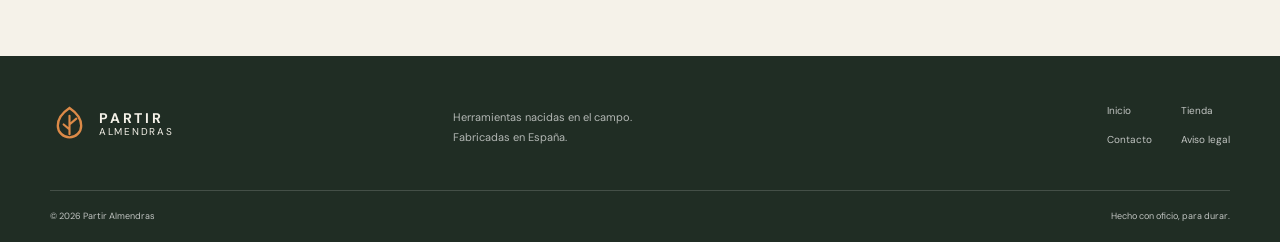
==== commit 492e297f: "Add files via upload" ====
--- a/ayuda-alquiler.html
+++ b/ayuda-alquiler.html
@@ -29,13 +29,13 @@
         <p class="product-price-note">Precio indicado en la ficha. Consulta disponibilidad y condiciones antes de realizar el pedido.</p>
         <p class="product-summary">Artículo publicado en la sección «Proyectos solidarios» del catálogo con el nombre «Ayuda alquiler».</p>
         <ul class="product-benefits"><li>Importe publicado: 700,00 €.</li><li>La ficha original no detalla el destino concreto ni las condiciones.</li><li>Consulta con el vendedor antes de completar la compra.</li></ul>
-        <div class="product-buy-row"><a class="button button-dark" href="https://www.maquinapartiralmendras.com/contacto/">Consultar este artículo <span aria-hidden="true">↗</span></a></div>
-        <p class="product-buy-note">Consulta las opciones de pedido y pago directamente con nosotros.</p>
+        <div class="product-buy-row"><button class="button button-accent" type="button" data-add-to-cart="ayuda-alquiler">Añadir al carrito</button></div>
+        <p class="product-buy-note">Añade este artículo al carrito para probar el pedido. La demostración no realiza pagos.</p>
       </section>
     </div>
     <div class="product-detail-sections">
       <section><h2>Información del artículo</h2><p>La ficha original publica el nombre «Ayuda alquiler» y lo incluye en la categoría «Proyectos solidarios». No especifica más detalles sobre a quién se destina ni cómo se aplica el importe. Para conocerlo, contacta con la tienda antes de comprar.</p></section>
-      <section><h2>Detalle publicado</h2><dl class="product-spec-list"><div><dt>Categoría</dt><dd>Proyectos solidarios</dd></div><div><dt>Importe</dt><dd>700,00 €</dd></div><div><dt>Más información</dt><dd><a href="https://www.maquinapartiralmendras.com/contacto/">Contactar ↗</a></dd></div></dl></section>
+      <section><h2>Detalle publicado</h2><dl class="product-spec-list"><div><dt>Categoría</dt><dd>Proyectos solidarios</dd></div><div><dt>Importe</dt><dd>700,00 €</dd></div><div><dt>Más información</dt><dd>Consulta con el vendedor antes de comprar</dd></div></dl></section>
     </div>
     <aside class="product-cross-sell"><p>Volver al catálogo completo</p><a class="underlined-link" href="tienda.html">Explorar la tienda <span aria-hidden="true">→</span></a></aside>
   </main>
--- a/styles.css
+++ b/styles.css
@@ -47,7 +47,11 @@
 }
 
 a:focus-visible,
-button:focus-visible {
+button:focus-visible,
+input:focus-visible,
+textarea:focus-visible,
+summary:focus-visible,
+[tabindex="0"]:focus-visible {
   outline: 2px solid var(--orange);
   outline-offset: 5px;
 }
@@ -164,7 +168,7 @@
 
 .main-nav .nav-cta {
   display: inline-flex;
-  min-height: 43px;
+  min-height: 44px;
   align-items: center;
   gap: 15px;
   padding: 0 18px;
@@ -175,6 +179,28 @@
 .main-nav .nav-cta:hover {
   background: var(--green);
   color: var(--paper);
+}
+
+.main-nav .cart-link {
+  display: inline-flex;
+  align-items: center;
+  gap: 7px;
+  color: var(--green);
+  font-size: 11px;
+  font-weight: 700;
+}
+
+.cart-count {
+  display: inline-grid;
+  min-width: 22px;
+  height: 22px;
+  place-items: center;
+  padding-inline: 5px;
+  border-radius: 50%;
+  background: var(--orange);
+  color: var(--ink);
+  font-size: 10px;
+  font-weight: 700;
 }
 
 .menu-toggle {
@@ -608,6 +634,342 @@
   line-height: 1.7;
 }
 
+.comparison {
+  background: var(--paper);
+}
+
+.comparison-table-wrap {
+  overflow-x: auto;
+  border: 1px solid var(--line);
+  background: #eeeadf;
+  scrollbar-color: var(--orange) var(--paper-deep);
+}
+
+.comparison-table {
+  width: 100%;
+  min-width: 650px;
+  border-collapse: collapse;
+  text-align: left;
+}
+
+.comparison-table caption {
+  position: absolute;
+  width: 1px;
+  height: 1px;
+  overflow: hidden;
+  clip: rect(0, 0, 0, 0);
+  white-space: nowrap;
+  clip-path: inset(50%);
+}
+
+.comparison-table th,
+.comparison-table td {
+  padding: 16px 20px;
+  border-bottom: 1px solid var(--line);
+  font-size: 11px;
+  line-height: 1.6;
+}
+
+.comparison-table thead th {
+  background: var(--green);
+  color: white;
+  font-size: 12px;
+}
+
+.comparison-table tbody th {
+  width: 23%;
+  color: var(--muted);
+  font-weight: 600;
+}
+
+.comparison-table tr:last-child th,
+.comparison-table tr:last-child td {
+  border-bottom: 0;
+}
+
+.comparison-table .underlined-link {
+  margin: 0;
+}
+
+.comparison-note {
+  margin: 15px 0 0;
+  color: var(--muted);
+  font-size: 10px;
+  line-height: 1.7;
+}
+
+.harvest-planner {
+  background: var(--green-dark);
+  color: white;
+}
+
+.planner-grid {
+  display: grid;
+  grid-template-columns: 1fr .82fr;
+  align-items: center;
+  gap: clamp(45px, 9vw, 130px);
+}
+
+.planner-intro h2,
+.faq-grid h2 {
+  margin: 0;
+  font-family: var(--serif);
+  font-size: clamp(39px, 4.5vw, 58px);
+  font-weight: 500;
+  letter-spacing: -.035em;
+  line-height: 1.1;
+}
+
+.planner-intro h2 em {
+  color: #e4a066;
+}
+
+.planner-intro > p:last-child {
+  max-width: 430px;
+  margin: 20px 0 0;
+  color: rgba(255, 255, 255, .72);
+  font-size: 12px;
+  line-height: 1.9;
+}
+
+.planner-form {
+  display: grid;
+  gap: 12px;
+  padding: 30px;
+  background: rgba(255, 255, 255, .07);
+}
+
+.planner-form > label,
+.planner-form legend {
+  color: rgba(255, 255, 255, .9);
+  font-size: 10px;
+  font-weight: 600;
+}
+
+.planner-input-row {
+  display: flex;
+  min-height: 47px;
+  align-items: center;
+  border: 1px solid rgba(255, 255, 255, .3);
+  background: rgba(255, 255, 255, .06);
+}
+
+.planner-input-row input {
+  width: 100%;
+  min-width: 0;
+  min-height: 45px;
+  padding: 8px 12px;
+  border: 0;
+  background: transparent;
+  color: white;
+  font: 500 14px var(--sans);
+}
+
+.planner-input-row input:focus-visible {
+  outline-offset: -3px;
+}
+
+.planner-input-row span {
+  padding-inline: 13px;
+  color: rgba(255, 255, 255, .66);
+  font-size: 10px;
+}
+
+.planner-form fieldset {
+  display: grid;
+  gap: 10px;
+  margin: 8px 0 3px;
+  padding: 0;
+  border: 0;
+}
+
+.planner-form legend {
+  margin-bottom: 10px;
+}
+
+.planner-choice {
+  display: flex;
+  align-items: center;
+  gap: 9px;
+  color: rgba(255, 255, 255, .8);
+  font-size: 10px;
+  line-height: 1.5;
+}
+
+.planner-choice input {
+  width: 17px;
+  height: 17px;
+  accent-color: var(--orange);
+}
+
+.planner-form > .button {
+  width: 100%;
+  margin-top: 7px;
+  border: 0;
+  cursor: pointer;
+}
+
+.planner-result {
+  min-height: 44px;
+  margin: 4px 0 0;
+  color: white;
+  font-size: 11px;
+  line-height: 1.7;
+}
+
+.planner-product-link {
+  color: #f0ae76;
+  font-size: 11px;
+  font-weight: 700;
+}
+
+.planner-product-link[hidden] {
+  display: none;
+}
+
+.planner-disclaimer {
+  margin: 0;
+  color: rgba(255, 255, 255, .56);
+  font-size: 9px;
+  line-height: 1.7;
+}
+
+.work-gallery {
+  background: var(--paper);
+}
+
+.work-gallery-grid {
+  display: grid;
+  grid-template-columns: 1.25fr .9fr .9fr;
+  gap: 16px;
+}
+
+.work-gallery-item {
+  position: relative;
+  min-width: 0;
+  height: 300px;
+  margin: 0;
+  overflow: hidden;
+  background: var(--paper-deep);
+}
+
+.work-gallery-item img {
+  width: 100%;
+  height: 100%;
+  object-fit: cover;
+  transition: transform .55s ease;
+}
+
+.work-gallery-item:hover img {
+  transform: scale(1.04);
+}
+
+.work-gallery-item figcaption {
+  position: absolute;
+  right: 0;
+  bottom: 0;
+  left: 0;
+  padding: 28px 15px 13px;
+  background: linear-gradient(transparent, rgba(23, 30, 23, .78));
+  color: white;
+  font-size: 10px;
+}
+
+.home-faq {
+  background: #eeeadf;
+}
+
+.faq-grid {
+  display: grid;
+  grid-template-columns: .75fr 1.25fr;
+  gap: clamp(45px, 10vw, 140px);
+}
+
+.faq-grid h2 em {
+  color: var(--green);
+}
+
+.faq-grid > div:first-child > p:not(.eyebrow) {
+  max-width: 330px;
+  margin: 16px 0 0;
+  color: var(--muted);
+  font-size: 11px;
+  line-height: 1.8;
+}
+
+.faq-list {
+  border-top: 1px solid var(--line);
+}
+
+.faq-list details {
+  border-bottom: 1px solid var(--line);
+}
+
+.faq-list summary {
+  position: relative;
+  min-height: 61px;
+  padding: 20px 35px 18px 0;
+  color: var(--ink);
+  cursor: pointer;
+  font-size: 12px;
+  font-weight: 600;
+  line-height: 1.5;
+  list-style: none;
+}
+
+.faq-list summary::-webkit-details-marker {
+  display: none;
+}
+
+.faq-list summary::after {
+  position: absolute;
+  top: 17px;
+  right: 2px;
+  color: var(--orange);
+  content: "+";
+  font-size: 21px;
+  font-weight: 400;
+}
+
+.faq-list details[open] summary::after {
+  content: "−";
+}
+
+.faq-list details p {
+  max-width: 650px;
+  margin: -2px 0 20px;
+  color: var(--muted);
+  font-size: 11px;
+  line-height: 1.8;
+}
+
+.js-reveal-ready .reveal-on-scroll {
+  opacity: 0;
+  transform: translateY(18px);
+  transition: opacity .55s ease, transform .55s ease;
+}
+
+.js-reveal-ready .reveal-on-scroll.is-visible {
+  opacity: 1;
+  transform: translateY(0);
+}
+
+@media (prefers-reduced-motion: reduce) {
+  *,
+  *::before,
+  *::after {
+    scroll-behavior: auto !important;
+    animation-duration: .01ms !important;
+    animation-iteration-count: 1 !important;
+    transition-duration: .01ms !important;
+  }
+
+  .js-reveal-ready .reveal-on-scroll {
+    opacity: 1;
+    transform: none;
+  }
+}
+
 .nutshell {
   display: grid;
   min-height: 545px;
@@ -932,7 +1294,7 @@
 }
 
 .shop-filter {
-  min-height: 37px;
+  min-height: 44px;
   padding: 0 15px;
   border: 1px solid var(--line);
   background: transparent;
@@ -1016,6 +1378,7 @@
 
 .shop-card-bottom {
   display: flex;
+  flex-wrap: wrap;
   align-items: center;
   justify-content: space-between;
   gap: 12px;
@@ -1042,6 +1405,26 @@
 
 .shop-card-link:hover {
   color: #a95e2c;
+}
+
+.shop-card-add {
+  flex: 1 0 100%;
+  min-height: 39px;
+  gap: 10px;
+  padding-inline: 12px;
+  border: 0;
+  background: var(--green);
+  color: white;
+  cursor: pointer;
+  font-size: 10px;
+}
+
+.shop-card-add:hover {
+  background: var(--green-dark);
+}
+
+.shop-card-add.is-added {
+  background: #536b48;
 }
 
 .shop-assurance {
@@ -1228,7 +1611,538 @@
 }
 
 .product-buy-row .button {
-  flex: 1 1 220px;
+  flex: 1 1 170px;
+  cursor: pointer;
+}
+
+.product-buy-row button {
+  border: 0;
+}
+
+.cart-feedback {
+  margin: 10px 0 0;
+  color: var(--green);
+  font-size: 11px;
+  line-height: 1.6;
+}
+
+.cart-feedback.is-error {
+  color: #a13e30;
+}
+
+.cart-toast {
+  position: fixed;
+  z-index: 30;
+  right: 20px;
+  bottom: 84px;
+  max-width: min(390px, calc(100vw - 40px));
+  margin: 0;
+  padding: 13px 17px;
+  background: var(--green-dark);
+  color: white;
+  box-shadow: 0 8px 24px rgba(0, 0, 0, .18);
+}
+
+.whatsapp-fab {
+  position: fixed;
+  z-index: 29;
+  right: max(20px, env(safe-area-inset-right));
+  bottom: max(20px, env(safe-area-inset-bottom));
+  display: inline-flex;
+  min-height: 52px;
+  align-items: center;
+  justify-content: center;
+  gap: 9px;
+  padding: 0 17px;
+  border: 1px solid rgba(255, 255, 255, .22);
+  border-radius: 999px;
+  background: #24744c;
+  color: #fff;
+  box-shadow: 0 7px 22px rgba(20, 35, 25, .23);
+  font-size: 11px;
+  font-weight: 700;
+  transition: background .2s ease, transform .2s ease;
+}
+
+.whatsapp-fab:hover {
+  transform: translateY(-2px);
+  background: #1c603e;
+}
+
+.whatsapp-fab svg {
+  width: 22px;
+  height: 22px;
+  flex: 0 0 auto;
+}
+
+.cart-toast.is-error {
+  background: #a13e30;
+  color: white;
+}
+
+.cart-toast[hidden] {
+  display: none;
+}
+
+.cart-main {
+  min-height: 55vh;
+  padding-block: 35px 100px;
+}
+
+.cart-heading {
+  display: flex;
+  align-items: end;
+  justify-content: space-between;
+  gap: 20px;
+  margin-block: 39px 32px;
+}
+
+.cart-heading .eyebrow {
+  margin-bottom: 12px;
+}
+
+.cart-heading h1 {
+  margin: 0;
+  font-family: var(--serif);
+  font-size: clamp(42px, 5vw, 58px);
+  font-weight: 500;
+  letter-spacing: -.035em;
+}
+
+.cart-heading .underlined-link {
+  margin: 0 0 5px;
+}
+
+.cart-message {
+  margin: 0 0 20px;
+  padding: 12px 15px;
+  background: #e9efe6;
+  color: var(--green);
+  font-size: 11px;
+  line-height: 1.6;
+}
+
+.cart-message.is-error {
+  background: #f3e6e1;
+  color: #8e3428;
+}
+
+.cart-message[hidden] {
+  display: none;
+}
+
+.cart-layout {
+  display: grid;
+  grid-template-columns: minmax(0, 1.5fr) minmax(270px, .7fr);
+  align-items: start;
+  gap: 36px;
+}
+
+.cart-layout[hidden] {
+  display: none;
+}
+
+.cart-item-list {
+  display: grid;
+  gap: 12px;
+}
+
+.cart-item {
+  display: grid;
+  grid-template-columns: 104px minmax(0, 1fr) auto;
+  align-items: center;
+  gap: 20px;
+  padding: 14px;
+  background: #eeeadf;
+}
+
+.cart-item-image {
+  display: block;
+  width: 104px;
+  height: 104px;
+  overflow: hidden;
+  background: var(--paper-deep);
+}
+
+.cart-item-image img {
+  display: block;
+  width: 100%;
+  height: 100%;
+  object-fit: cover;
+}
+
+.cart-item-details {
+  align-self: center;
+}
+
+.cart-item-title {
+  font-family: var(--serif);
+  font-size: 19px;
+  line-height: 1.3;
+}
+
+.cart-item-title:hover {
+  color: var(--green);
+}
+
+.cart-item-unit-price {
+  margin: 9px 0 0;
+  color: var(--muted);
+  font-size: 10px;
+}
+
+.cart-item-actions {
+  display: flex;
+  align-items: center;
+  gap: 18px;
+}
+
+.cart-quantity-label {
+  display: grid;
+  gap: 5px;
+  color: var(--muted);
+  font-size: 9px;
+}
+
+.cart-quantity-input {
+  width: 61px;
+  min-height: 37px;
+  padding: 4px 7px;
+  border: 1px solid var(--line);
+  background: var(--paper);
+  color: var(--ink);
+  font: inherit;
+}
+
+.cart-line-total {
+  min-width: 76px;
+  color: var(--green);
+  font-size: 13px;
+  text-align: right;
+  white-space: nowrap;
+}
+
+.cart-remove {
+  padding: 5px 0;
+  border: 0;
+  border-bottom: 1px solid var(--line);
+  background: transparent;
+  color: var(--muted);
+  cursor: pointer;
+  font-size: 9px;
+}
+
+.cart-remove:hover {
+  border-color: #a13e30;
+  color: #a13e30;
+}
+
+.cart-empty {
+  padding: 45px 25px;
+  background: #eeeadf;
+  text-align: center;
+}
+
+.cart-empty[hidden] {
+  display: none;
+}
+
+.cart-empty-mark {
+  display: grid;
+  width: 52px;
+  height: 52px;
+  place-items: center;
+  margin: 0 auto 13px;
+  border: 1px solid var(--orange);
+  border-radius: 50%;
+  color: var(--orange);
+  font-family: var(--serif);
+  font-size: 36px;
+}
+
+.cart-empty h2 {
+  margin: 0;
+  font-family: var(--serif);
+  font-size: 26px;
+  font-weight: 500;
+}
+
+.cart-empty p {
+  margin: 10px 0 20px;
+  color: var(--muted);
+  font-size: 11px;
+  line-height: 1.7;
+}
+
+.cart-summary {
+  padding: 25px;
+  background: #eeeadf;
+}
+
+.cart-summary[hidden] {
+  display: none;
+}
+
+.cart-summary h2 {
+  margin: 0 0 21px;
+  font-family: var(--serif);
+  font-size: 23px;
+  font-weight: 500;
+}
+
+.cart-summary-line {
+  display: flex;
+  justify-content: space-between;
+  gap: 12px;
+  padding-block: 12px;
+  border-top: 1px solid var(--line);
+  color: var(--muted);
+  font-size: 11px;
+}
+
+.cart-summary-line strong {
+  color: var(--green);
+  font-size: 16px;
+}
+
+.cart-shipping-note,
+.cart-checkout-note {
+  color: var(--muted);
+  font-size: 9px;
+  line-height: 1.7;
+}
+
+.cart-shipping-note {
+  margin: 10px 0 17px;
+}
+
+.cart-checkout {
+  width: 100%;
+  text-align: center;
+}
+
+.cart-checkout-note {
+  margin: 13px 0 0;
+  text-align: center;
+}
+
+.checkout-panel,
+.order-confirmation {
+  max-width: 900px;
+  margin: 48px auto 0;
+  padding: clamp(24px, 5vw, 54px);
+  background: #eeeadf;
+  scroll-margin-top: 28px;
+}
+
+.checkout-panel[hidden],
+.order-confirmation[hidden] {
+  display: none;
+}
+
+.checkout-heading {
+  max-width: 590px;
+  margin-bottom: 28px;
+}
+
+.checkout-heading .eyebrow,
+.order-confirmation > .eyebrow {
+  margin-bottom: 12px;
+}
+
+.checkout-heading h2,
+.order-confirmation h2 {
+  margin: 0;
+  font-family: var(--serif);
+  font-size: clamp(32px, 4.3vw, 44px);
+  font-weight: 500;
+  letter-spacing: -.03em;
+}
+
+.checkout-heading > p:last-child {
+  margin: 12px 0 0;
+  color: var(--muted);
+  font-size: 11px;
+  line-height: 1.8;
+}
+
+.checkout-fields {
+  display: grid;
+  grid-template-columns: repeat(2, minmax(0, 1fr));
+  gap: 19px 17px;
+}
+
+.checkout-fields label {
+  display: grid;
+  align-content: start;
+  gap: 8px;
+  color: var(--ink);
+  font-size: 10px;
+  font-weight: 600;
+}
+
+.checkout-fields label > span {
+  display: inline;
+  color: #a13e30;
+}
+
+.checkout-fields input,
+.checkout-fields textarea {
+  width: 100%;
+  min-height: 44px;
+  padding: 11px 12px;
+  border: 1px solid var(--line);
+  border-radius: 0;
+  background: var(--paper);
+  color: var(--ink);
+  font: 400 12px var(--sans);
+}
+
+.checkout-fields textarea {
+  min-height: 91px;
+  resize: vertical;
+}
+
+.checkout-fields input:focus,
+.checkout-fields textarea:focus {
+  border-color: var(--green);
+  outline: 2px solid rgba(52, 69, 54, .13);
+}
+
+.checkout-notes {
+  grid-column: 1 / -1;
+}
+
+.checkout-demo-notice {
+  margin: 24px 0 0;
+  padding: 14px 16px;
+  border-left: 2px solid var(--orange);
+  background: rgba(245, 242, 233, .74);
+  color: var(--muted);
+  font-size: 10px;
+  line-height: 1.8;
+}
+
+.checkout-demo-notice strong {
+  color: var(--green);
+}
+
+.checkout-actions {
+  display: flex;
+  flex-wrap: wrap;
+  align-items: center;
+  gap: 17px;
+  margin-top: 22px;
+}
+
+.checkout-actions .button {
+  border: 0;
+  cursor: pointer;
+}
+
+.checkout-back {
+  padding: 8px 0;
+  border: 0;
+  border-bottom: 1px solid var(--line);
+  background: transparent;
+  color: var(--muted);
+  cursor: pointer;
+  font-size: 10px;
+}
+
+.checkout-back:hover {
+  color: var(--green);
+}
+
+.order-confirmation {
+  max-width: 760px;
+  text-align: center;
+}
+
+.confirmation-mark {
+  display: grid;
+  width: 58px;
+  height: 58px;
+  place-items: center;
+  margin: 0 auto 20px;
+  border-radius: 50%;
+  background: var(--green);
+  color: white;
+  font-size: 25px;
+}
+
+.order-confirmation > .eyebrow {
+  justify-content: center;
+}
+
+.confirmation-reference {
+  margin: 15px 0 0;
+  color: var(--muted);
+  font-size: 11px;
+}
+
+.confirmation-reference strong {
+  color: var(--green);
+  letter-spacing: .08em;
+}
+
+.confirmation-name {
+  margin: 10px 0 0;
+  color: var(--muted);
+  font-size: 12px;
+  line-height: 1.7;
+}
+
+.confirmation-items {
+  max-width: 540px;
+  margin: 28px auto 0;
+  border-top: 1px solid var(--line);
+  text-align: left;
+}
+
+.confirmation-item {
+  display: grid;
+  grid-template-columns: minmax(0, 1fr) auto auto;
+  align-items: center;
+  gap: 16px;
+  padding: 13px 0;
+  border-bottom: 1px solid var(--line);
+  font-size: 10px;
+}
+
+.confirmation-quantity {
+  color: var(--muted);
+  white-space: nowrap;
+}
+
+.confirmation-item strong {
+  color: var(--green);
+  text-align: right;
+  white-space: nowrap;
+}
+
+.confirmation-total {
+  max-width: 540px;
+  margin: 0 auto;
+  padding-block: 16px;
+  color: var(--ink);
+  text-align: left;
+}
+
+.confirmation-total strong {
+  color: var(--green);
+  font-size: 17px;
+}
+
+.order-confirmation > .checkout-demo-notice {
+  max-width: 540px;
+  margin: 20px auto;
+  text-align: left;
+}
+
+.order-confirmation > .button {
+  border: 0;
+  cursor: pointer;
 }
 
 .product-buy-note {
@@ -1245,6 +2159,31 @@
   margin-top: 78px;
   padding-top: 45px;
   border-top: 1px solid var(--line);
+}
+
+.product-faq {
+  margin-top: 65px;
+  padding-top: 38px;
+  border-top: 1px solid var(--line);
+}
+
+.product-faq h2 {
+  margin: 0 0 20px;
+  font-family: var(--serif);
+  font-size: 30px;
+  font-weight: 500;
+}
+
+.product-faq .faq-list {
+  max-width: 850px;
+}
+
+.product-faq .faq-list summary {
+  font-size: 11px;
+}
+
+.product-faq .faq-list p {
+  max-width: 760px;
 }
 
 .product-detail-sections h2 {
@@ -1332,8 +2271,8 @@
 
   .menu-toggle {
     display: flex;
-    width: 42px;
-    height: 42px;
+    width: 44px;
+    height: 44px;
     flex-direction: column;
     align-items: center;
     justify-content: center;
@@ -1433,6 +2372,16 @@
     height: 120px;
   }
 
+  .planner-grid,
+  .faq-grid {
+    grid-template-columns: 1fr;
+    gap: 36px;
+  }
+
+  .work-gallery-item {
+    height: 250px;
+  }
+
   .more-products-inner,
   .final-cta-inner {
     grid-template-columns: 1fr auto;
@@ -1581,6 +2530,41 @@
   .machine-grid {
     grid-template-columns: 1fr;
     gap: 18px;
+  }
+
+  .comparison-table-wrap {
+    margin-right: -2px;
+  }
+
+  .planner-form {
+    padding: 22px 18px;
+  }
+
+  .work-gallery-grid {
+    grid-template-columns: 1fr 1fr;
+    gap: 10px;
+  }
+
+  .work-gallery-large {
+    grid-column: 1 / -1;
+  }
+
+  .work-gallery-item {
+    height: 190px;
+  }
+
+  .work-gallery-large {
+    height: 245px;
+  }
+
+  .faq-list summary {
+    min-height: 58px;
+    padding-block: 18px;
+    font-size: 11px;
+  }
+
+  .faq-list details p {
+    font-size: 10px;
   }
 
   .machine-card {
@@ -1723,6 +2707,20 @@
   .product-detail-sections {
     gap: 36px;
   }
+
+  .cart-layout {
+    grid-template-columns: 1fr;
+  }
+
+  .cart-summary {
+    width: min(100%, 460px);
+    justify-self: end;
+  }
+
+  .checkout-panel,
+  .order-confirmation {
+    margin-top: 35px;
+  }
 }
 
 @media (max-width: 620px) {
@@ -1763,6 +2761,106 @@
   .shop-grid {
     grid-template-columns: 1fr;
     gap: 15px;
+  }
+
+  .cart-main {
+    padding-block: 25px 70px;
+  }
+
+  .cart-heading {
+    align-items: flex-start;
+    flex-direction: column;
+    gap: 12px;
+    margin-block: 28px 22px;
+  }
+
+  .cart-heading h1 {
+    font-size: 43px;
+  }
+
+  .cart-item {
+    grid-template-columns: 76px minmax(0, 1fr);
+    gap: 12px;
+    padding: 10px;
+  }
+
+  .cart-item-image {
+    width: 76px;
+    height: 76px;
+  }
+
+  .cart-item-title {
+    font-size: 16px;
+  }
+
+  .cart-item-unit-price {
+    margin-top: 5px;
+  }
+
+  .cart-item-actions {
+    grid-column: 1 / -1;
+    justify-content: space-between;
+    gap: 12px;
+    padding-top: 10px;
+    border-top: 1px solid var(--line);
+  }
+
+  .cart-line-total {
+    margin-left: auto;
+    text-align: left;
+  }
+
+  .cart-summary {
+    width: 100%;
+    padding: 21px;
+  }
+
+  .cart-empty {
+    padding: 35px 18px;
+  }
+
+  .checkout-panel,
+  .order-confirmation {
+    margin-top: 28px;
+    padding: 24px 18px;
+  }
+
+  .checkout-fields {
+    grid-template-columns: 1fr;
+    gap: 15px;
+  }
+
+  .checkout-notes {
+    grid-column: auto;
+  }
+
+  .checkout-actions {
+    align-items: stretch;
+    flex-direction: column;
+    gap: 12px;
+  }
+
+  .checkout-actions .button {
+    width: 100%;
+  }
+
+  .checkout-back {
+    align-self: center;
+  }
+
+  .confirmation-item {
+    grid-template-columns: minmax(0, 1fr) auto;
+    gap: 7px 12px;
+  }
+
+  .confirmation-quantity {
+    grid-column: 1;
+    grid-row: 2;
+  }
+
+  .confirmation-item strong {
+    grid-column: 2;
+    grid-row: 1 / span 2;
   }
 
   .shop-card {
